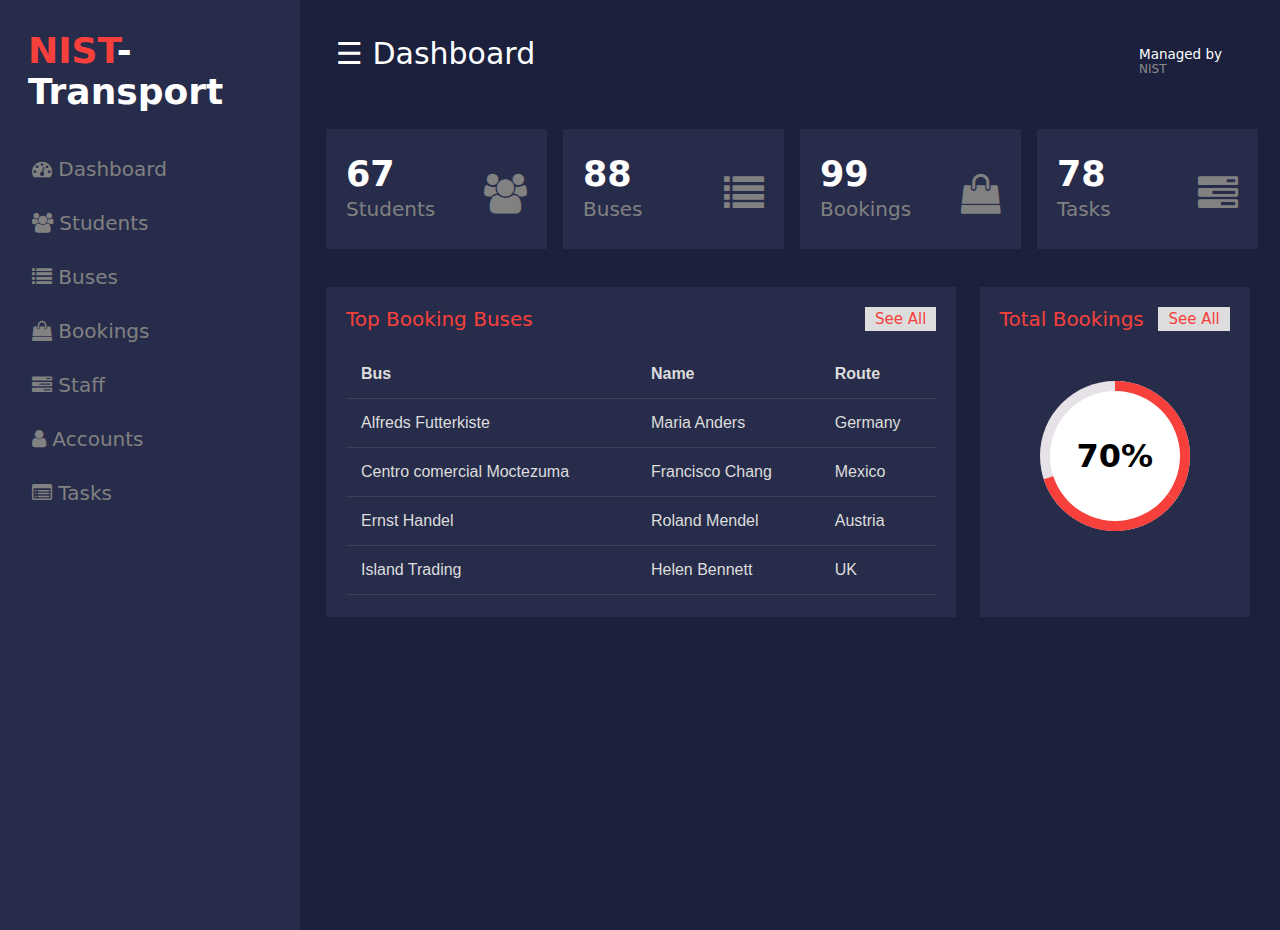
==== admin.html @ 21bf3e8c "first commit" ====
<!Doctype HTML>
	<html>
	<head>
		<title></title>
		<link rel="stylesheet" href="/admin.css" type="text/css"/>
		<link rel="stylesheet" href="https://cdnjs.cloudflare.com/ajax/libs/font-awesome/4.7.0/css/font-awesome.min.css">
	</head>


	<body>
		
		
		<div id="mySidenav" class="sidenav">
		<p class="logo"><span>NIST</span>-Transport</p>
	  <a href="#" class="icon-a"><i class="fa fa-dashboard icons"></i>   Dashboard</a>
	  <a href="#"class="icon-a"><i class="fa fa-users icons"></i>   Students</a>
	  <a href="#"class="icon-a"><i class="fa fa-list icons"></i>   Buses</a>
	  <a href="#"class="icon-a"><i class="fa fa-shopping-bag icons"></i>   Bookings</a>
	  <a href="#"class="icon-a"><i class="fa fa-tasks icons"></i>   Staff</a>
	  <a href="#"class="icon-a"><i class="fa fa-user icons"></i>   Accounts</a>
	  <a href="#"class="icon-a"><i class="fa fa-list-alt icons"></i>   Tasks</a>

	</div>
	<div id="main">

		<div class="head">
			<div class="col-div-6">
	<span style="font-size:30px;cursor:pointer; color: white;" class="nav"  >☰ Dashboard</span>
	<span style="font-size:30px;cursor:pointer; color: white;" class="nav2"  >☰ Dashboard</span>
	</div>
		
		<div class="col-div-6">
		<div class="profile">
			<p>Managed by <span>NIST</span></p>
		</div>
	</div>
		<div class="clearfix"></div>
	</div>

		<div class="clearfix"></div>
		<br/>
		
		<div class="col-div-3">
			<div class="box">
				<p>67<br/><span>Students</span></p>
				<i class="fa fa-users box-icon"></i>
			</div>
		</div>
		<div class="col-div-3">
			<div class="box">
				<p>88<br/><span>Buses</span></p>
				<i class="fa fa-list box-icon"></i>
			</div>
		</div>
		<div class="col-div-3">
			<div class="box">
				<p>99<br/><span>Bookings</span></p>
				<i class="fa fa-shopping-bag box-icon"></i>
			</div>
		</div>
		<div class="col-div-3">
			<div class="box">
				<p>78<br/><span>Tasks</span></p>
				<i class="fa fa-tasks box-icon"></i>
			</div>
		</div>
		<div class="clearfix"></div>
		<br/><br/>
		<div class="col-div-8">
			<div class="box-8">
			<div class="content-box">
				<p>Top Booking Buses <span>See All</span></p>
				<br/>
				<table>
	  <tr>
	    <th>Bus</th>
	    <th>Name</th>
	    <th>Route</th>
	  </tr>
	  <tr>
	    <td>Alfreds Futterkiste</td>
	    <td>Maria Anders</td>
	    <td>Germany</td>
	  </tr>
	  <tr>
	    <td>Centro comercial Moctezuma</td>
	    <td>Francisco Chang</td>
	    <td>Mexico</td>
	  </tr>
	  <tr>
	    <td>Ernst Handel</td>
	    <td>Roland Mendel</td>
	    <td>Austria</td>
	  </tr>
	  <tr>
	    <td>Island Trading</td>
	    <td>Helen Bennett</td>
	    <td>UK</td>
	  </tr>
	  
	  
	</table>
			</div>
		</div>
		</div>

		<div class="col-div-4">
			<div class="box-4">
			<div class="content-box">
				<p>Total Bookings <span>See All</span></p>

				<div class="circle-wrap">
	    <div class="circle">
	      <div class="mask full">
	        <div class="fill"></div>
	      </div>
	      <div class="mask half">
	        <div class="fill"></div>
	      </div>
	      <div class="inside-circle"> 70% </div>
	    </div>
	  </div>
			</div>
		</div>
		</div>
			
		<div class="clearfix"></div>
	</div>


	<script src="https://ajax.googleapis.com/ajax/libs/jquery/3.5.1/jquery.min.js"></script>
	<script>

	  $(".nav").click(function(){
	    $("#mySidenav").css('width','70px');
	    $("#main").css('margin-left','70px');
	    $(".logo").css('visibility', 'hidden');
	    $(".logo span").css('visibility', 'visible');
	     $(".logo span").css('margin-left', '-10px');
	     $(".icon-a").css('visibility', 'hidden');
	     $(".icons").css('visibility', 'visible');
	     $(".icons").css('margin-left', '-8px');
	      $(".nav").css('display','none');
	      $(".nav2").css('display','block');
	  });

	$(".nav2").click(function(){
	    $("#mySidenav").css('width','300px');
	    $("#main").css('margin-left','300px');
	    $(".logo").css('visibility', 'visible');
	     $(".icon-a").css('visibility', 'visible');
	     $(".icons").css('visibility', 'visible');
	     $(".nav").css('display','block');
	      $(".nav2").css('display','none');
	 });

	</script>

	</body>


	</html>
---- admin.css ----
body{
	margin:0px;
	padding: 0px;
	background-color:#1b203d;
	overflow: hidden;
	font-family: system-ui;
}
.clearfix{
	clear: both;
}
.logo{
	margin: 0px;
	margin-left: 28px;
    font-weight: bold;
    color: white;
    margin-bottom: 30px;
}
.logo span{
	color: #f7403b;
}
.sidenav {
  height: 100%;
  width: 300px;
  position: fixed;
  z-index: 1;
  top: 0;
  left: 0;
  background-color: #272c4a;
  overflow: hidden;
  transition: 0.5s;
  padding-top: 30px;
}
.sidenav a {
  padding: 15px 8px 15px 32px;
  text-decoration: none;
  font-size: 20px;
  color: #818181;
  display: block;
  transition: 0.3s;
}
.sidenav a:hover {
  color: #f1f1f1;
  background-color:#1b203d;
}
.sidenav{
  position: absolute;
  top: 0;
  right: 25px;
  font-size: 36px;
}
#main {
  transition: margin-left .5s;
  padding: 16px;
  margin-left: 300px;
}
.head{
	padding:20px;
}
.col-div-6{
	width: 50%;
	float: left;
}
.profile{
	display: inline-block;
	float: right;
	width: 160px;
}

.profile p{
	color: white;
	font-weight: 500;
	margin-left: 55px;
	margin-top: 10px;
	font-size: 13.5px;
}
.profile p span{
	font-weight: 400;
    font-size: 12px;
    display: block;
    color: #8e8b8b;
}
.col-div-3{
	width: 25%;
	float: left;
}
.box{
	width: 85%;
	height: 100px;
	background-color: #272c4a;
	margin-left: 10px;
	padding:10px;
}
.box p{
	 font-size: 35px;
    color: white;
    font-weight: bold;
    line-height: 30px;
    padding-left: 10px;
    margin-top: 20px;
    display: inline-block;
}
.box p span{
	font-size: 20px;
	font-weight: 400;
	color: #818181;
}
.box-icon{
	font-size: 40px!important;
    float: right;
    margin-top: 35px!important;
    color: #818181;
    padding-right: 10px;
}
.col-div-8{
	width: 70%;
	float: left;
}
.col-div-4{
	width: 30%;
	float: left;
}
.content-box{
	padding: 20px;
}
.content-box p{
	margin: 0px;
    font-size: 20px;
    color: #f7403b;
}
.content-box p span{
	float: right;
    background-color: #ddd;
    padding: 3px 10px;
    font-size: 15px;
}
.box-8, .box-4{
	width: 95%;
	background-color: #272c4a;
	height: 330px;
	
}
.nav2{
	display: none;
}

.box-8{
	margin-left: 10px;
}
table {
  font-family: arial, sans-serif;
  border-collapse: collapse;
  width: 100%;
  
}
td, th {
  text-align: left;
  padding:15px;
  color: #ddd;
  border-bottom: 1px solid #81818140;
}
.circle-wrap {
  margin: 50px auto;
  width: 150px;
  height: 150px;
  background: #e6e2e7;
  border-radius: 50%;
}
.circle-wrap .circle .mask,
.circle-wrap .circle .fill {
  width: 150px;
  height: 150px;
  position: absolute;
  border-radius: 50%;
}
.circle-wrap .circle .mask {
  clip: rect(0px, 150px, 150px, 75px);
}

.circle-wrap .circle .mask .fill {
  clip: rect(0px, 75px, 150px, 0px);
  background-color: #f7403b;
}
.circle-wrap .circle .mask.full,
.circle-wrap .circle .fill {
  animation: fill ease-in-out 3s;
  transform: rotate(126deg);
}

@keyframes fill {
  0% {
    transform: rotate(0deg);
  }
  100% {
    transform: rotate(126deg);
  }
}
.circle-wrap .inside-circle {
  width: 130px;
  height: 130px;
  border-radius: 50%;
  background: #fff;
  line-height: 130px;
  text-align: center;
  margin-top: 10px;
  margin-left: 10px;
  position: absolute;
  z-index: 100;
  font-weight: 700;
  font-size: 2em;
}
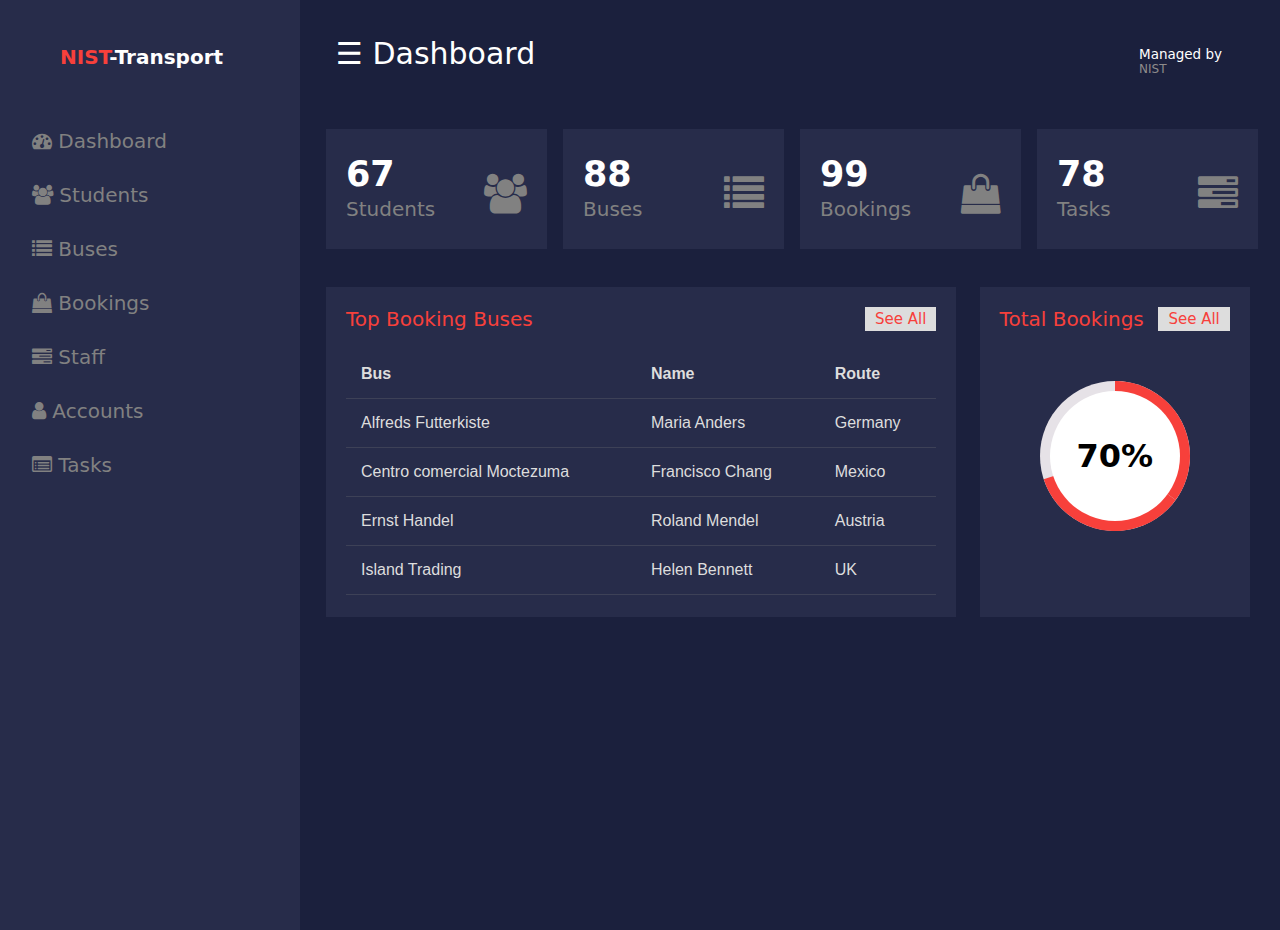
==== commit 79976b8e: "third commit" ====
--- a/admin.html
+++ b/admin.html
@@ -11,7 +11,7 @@
 		
 		
 		<div id="mySidenav" class="sidenav">
-		<p class="logo"><span>NIST</span>-Transport</p>
+			<a href="index.html"><p class="logo"><span>NIST</span>-Transport</p></a>
 	  <a href="#" class="icon-a"><i class="fa fa-dashboard icons"></i>   Dashboard</a>
 	  <a href="#"class="icon-a"><i class="fa fa-users icons"></i>   Students</a>
 	  <a href="#"class="icon-a"><i class="fa fa-list icons"></i>   Buses</a>
